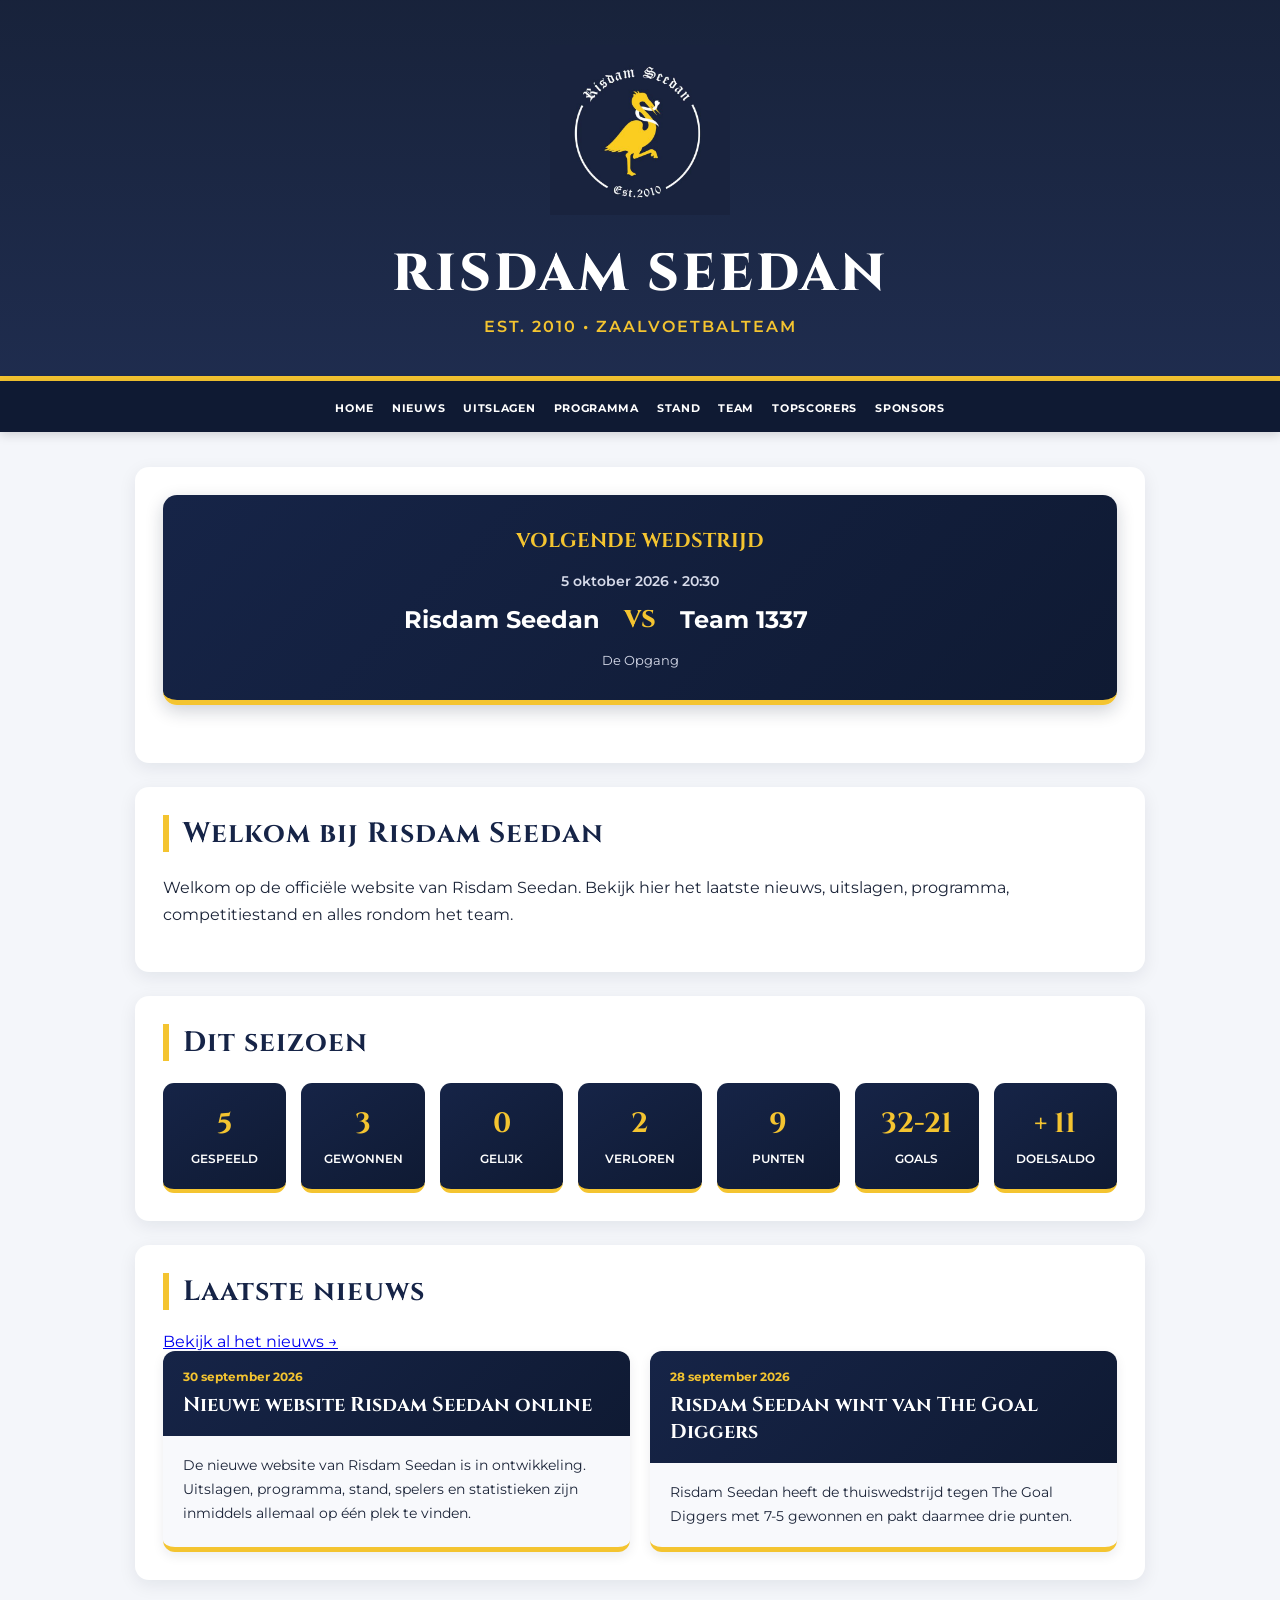
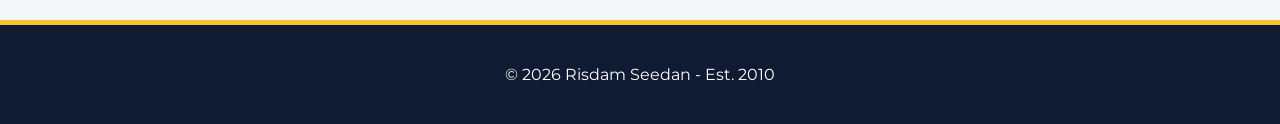
==== index.html @ 879c0b9a "Eerste versie Risdam Seedan website" ====
<!DOCTYPE html>
<html lang="nl">

<head>
    <meta charset="UTF-8">
    <meta name="viewport" content="width=device-width, initial-scale=1.0">

    <title>Risdam Seedan</title>

    <link rel="stylesheet" href="style.css">
</head>

<body>

    <header class="hero">

        <img src="logo.png" alt="Risdam Seedan logo" class="logo">

        <h1>Risdam Seedan</h1>

        <p>Est. 2010 • Zaalvoetbalteam</p>

    </header>


    <nav>

        <a class="actief" href="index.html">Home</a>
        <a href="nieuws.html">Nieuws</a>
        <a href="uitslagen.html">Uitslagen</a>
        <a href="programma.html">Programma</a>
        <a href="stand.html">Stand</a>
        <a href="team.html">Team</a>
        <a href="topscorers.html">Topscorers</a>
        <a href="sponsors.html">Sponsors</a>

    </nav>


    <main>

        <section class="home-wedstrijd">

            <div class="volgende-wedstrijd-kaart">

                <div class="volgende-label">
                    Volgende wedstrijd
                </div>

                <div id="volgende-wedstrijd"></div>

            </div>

        </section>


        <section>

            <h2>Welkom bij Risdam Seedan</h2>

            <p>
                Welkom op de officiële website van Risdam Seedan.
                Bekijk hier het laatste nieuws, uitslagen,
                programma, competitiestand en alles rondom het team.
            </p>

        </section>


        <section>

            <h2>Dit seizoen</h2>

            <div id="statistieken" class="statistieken"></div>

        </section>


        <section>

            <div class="sectie-kop">

                <div>
                    <h2>Laatste nieuws</h2>
                </div>

                <a class="meer-link" href="nieuws.html">
                    Bekijk al het nieuws →
                </a>

            </div>

            <div id="home-nieuws" class="nieuws-grid"></div>

        </section>

    </main>


    <footer>

        <p>© 2026 Risdam Seedan - Est. 2010</p>

    </footer>


    <script src="script.js"></script>

</body>

</html>
---- style.css ----
@import url('https://fonts.googleapis.com/css2?family=Cinzel:wght@600;700;800&family=Montserrat:wght@400;500;600;700&display=swap');

:root {
    --navy: #162447;
    --navy-dark: #0f1a33;
    --yellow: #f4c430;
    --white: #ffffff;
    --light: #f4f6fa;
    --text: #1b2438;
    --muted: #72798a;
}

* {
    box-sizing: border-box;
}

html {
    scroll-behavior: smooth;
}

body {
    margin: 0;
    font-family: "Montserrat", Arial, sans-serif;
    background-color: var(--light);
    color: var(--text);
}


/* HEADER */

.hero {
    background: linear-gradient(
        rgba(15, 26, 51, 0.96),
        rgba(22, 36, 71, 0.96)
    );

    color: white;
    text-align: center;
    padding: 45px 20px 40px;
    border-bottom: 5px solid var(--yellow);
}

.logo {
    width: 180px;
    max-width: 75%;
    margin-bottom: 15px;
}

.hero h1 {
    margin: 5px 0 8px;
    font-family: "Cinzel", serif;
    font-size: 52px;
    font-weight: 800;
    letter-spacing: 3px;
    text-transform: uppercase;
}

.hero p {
    margin: 0;
    color: var(--yellow);
    font-size: 16px;
    font-weight: 600;
    letter-spacing: 2px;
    text-transform: uppercase;
}


/* NAV */

nav {
    position: sticky;
    top: 0;
    z-index: 1000;

    background-color: var(--navy-dark);

    text-align: center;

    padding: 16px 10px;

    box-shadow: 0 3px 10px rgba(0, 0, 0, 0.15);
}

nav a {
    color: white;

    text-decoration: none;

    margin: 0 7px;

    font-size: 11px;
    font-weight: 700;

    text-transform: uppercase;
    letter-spacing: 0.7px;
}

nav a:hover {
    color: var(--yellow);
}


/* PAGINA */

main {
    max-width: 1050px;

    margin: 35px auto;

    padding: 0 20px;
}

section {
    background-color: white;

    padding: 28px;

    margin-bottom: 24px;

    border-radius: 14px;

    box-shadow: 0 5px 18px rgba(15, 26, 51, 0.08);
}

section h2 {
    margin-top: 0;
    margin-bottom: 22px;

    color: var(--navy);

    font-family: "Cinzel", serif;

    font-size: 28px;
    font-weight: 700;

    letter-spacing: 1px;

    border-left: 6px solid var(--yellow);

    padding-left: 14px;
}

section p {
    line-height: 1.7;
}

.sectie-intro {
    color: var(--muted);

    margin-top: -8px;
    margin-bottom: 26px;
}


/* VOLGENDE WEDSTRIJD */

.volgende-wedstrijd-kaart {
    background: linear-gradient(
        135deg,
        var(--navy),
        var(--navy-dark)
    );

    color: white;

    border-radius: 14px;

    padding: 32px 28px;

    margin-bottom: 30px;

    border-bottom: 5px solid var(--yellow);

    text-align: center;

    box-shadow: 0 6px 18px rgba(15, 26, 51, 0.20);
}

.volgende-label {
    color: var(--yellow);

    font-family: "Cinzel", serif;

    font-size: 20px;
    font-weight: 700;

    text-transform: uppercase;

    margin-bottom: 18px;
}

.volgende-datum {
    color: #d7dbea;

    font-size: 14px;
    font-weight: 600;

    margin-bottom: 14px;
}

.volgende-teams {
    display: grid;

    grid-template-columns: 1fr auto 1fr;

    gap: 24px;

    align-items: center;

    font-size: 24px;
    font-weight: 700;
}

.volgende-teams span:first-child {
    text-align: right;
}

.volgende-teams span:last-child {
    text-align: left;
}

.volgende-vs {
    color: var(--yellow);

    font-family: "Cinzel", serif;

    font-weight: 800;
}

.volgende-locatie {
    margin-top: 16px;

    color: #d7dbea;

    font-size: 13px;
}


/* NIEUWS */

.nieuws-grid {
    display: grid;

    grid-template-columns: repeat(2, 1fr);

    gap: 20px;
}

.nieuws-kaart {
    background-color: #f8f9fc;

    border-radius: 12px;

    overflow: hidden;

    border-bottom: 5px solid var(--yellow);

    box-shadow: 0 4px 12px rgba(15, 26, 51, 0.08);
}

.nieuws-header {
    background: linear-gradient(
        135deg,
        var(--navy),
        var(--navy-dark)
    );

    padding: 18px 20px;
}

.nieuws-datum {
    color: var(--yellow);

    font-size: 12px;
    font-weight: 700;

    margin-bottom: 7px;
}

.nieuws-titel {
    margin: 0;

    color: white;

    font-family: "Cinzel", serif;

    font-size: 20px;
}

.nieuws-inhoud {
    padding: 18px 20px;
}

.nieuws-inhoud p {
    margin: 0;

    font-size: 14px;
}


/* WEDSTRIJDEN */

.wedstrijd {
    background-color: #f8f9fc;

    border-left: 5px solid var(--yellow);

    border-radius: 10px;

    padding: 18px;

    margin-bottom: 14px;
}

.wedstrijd-datum {
    color: var(--muted);

    font-size: 13px;
    font-weight: 600;

    margin-bottom: 12px;

    text-align: center;
}

.wedstrijd-teams {
    display: grid;

    grid-template-columns: 1fr auto 1fr;

    gap: 20px;

    align-items: center;

    font-size: 17px;
    font-weight: 600;
}

.wedstrijd-teams span:first-child {
    text-align: right;
}

.wedstrijd-teams span:last-child {
    text-align: left;
}

.wedstrijd-teams strong {
    background-color: var(--navy);

    color: var(--yellow);

    padding: 8px 13px;

    border-radius: 7px;

    font-size: 18px;
}

.wedstrijd-locatie {
    color: var(--muted);

    text-align: center;

    margin-top: 10px;

    font-size: 13px;
}


/* ALLE UITSLAGEN */

.speelronde {
    margin-bottom: 34px;
}

.speelronde-titel {
    font-family: "Cinzel", serif;

    color: var(--navy);

    font-size: 19px;
    font-weight: 700;

    padding-bottom: 9px;

    margin-bottom: 12px;

    border-bottom: 2px solid var(--yellow);
}

.competitie-wedstrijd {
    display: grid;

    grid-template-columns: 1fr 65px 1fr;

    gap: 18px;

    align-items: center;

    padding: 12px 16px;

    margin-bottom: 7px;

    background-color: #f8f9fc;

    border-radius: 8px;

    font-size: 14px;
}

.competitie-wedstrijd .thuisteam {
    text-align: right;
}

.competitie-wedstrijd .uitteam {
    text-align: left;
}

.competitie-score {
    background-color: var(--navy);

    color: var(--yellow);

    font-weight: 800;

    text-align: center;

    padding: 7px 8px;

    border-radius: 6px;
}

.risdam-wedstrijd {
    background-color: #fff7d6;

    border-left: 4px solid var(--yellow);
}


/* SEIZOENSTATISTIEKEN */

.statistieken {
    display: grid;

    grid-template-columns:
        repeat(auto-fit, minmax(120px, 1fr));

    gap: 15px;
}

.stat-box {
    background: linear-gradient(
        145deg,
        var(--navy),
        var(--navy-dark)
    );

    color: white;

    padding: 22px 10px;

    border-radius: 11px;

    text-align: center;

    border-bottom: 4px solid var(--yellow);
}

.stat-box strong {
    display: block;

    color: var(--yellow);

    font-family: "Cinzel", serif;

    font-size: 28px;

    margin-bottom: 6px;
}

.stat-box span {
    font-size: 12px;

    font-weight: 600;

    text-transform: uppercase;
}


/* STAND */

.stand-wrapper {
    width: 100%;

    overflow-x: auto;
}

.stand-tabel {
    width: 100%;

    border-collapse: collapse;

    font-size: 14px;
}

.stand-tabel th {
    background-color: var(--navy);

    color: var(--yellow);

    padding: 12px 8px;

    text-align: center;
}

.stand-tabel td {
    padding: 11px 8px;

    border-bottom: 1px solid #e6e8ee;

    text-align: center;
}

.stand-tabel .teamnaam {
    text-align: left;

    font-weight: 600;
}

.risdam-rij {
    background-color: #fff7d6;
}

.risdam-rij td {
    font-weight: 700;
}


/* SPELERS */

.spelers-grid {
    display: grid;

    grid-template-columns:
        repeat(auto-fit, minmax(220px, 1fr));

    gap: 22px;
}

.speler-kaart {
    overflow: hidden;

    background-color: #f8f9fc;

    border-radius: 14px;

    border-bottom: 5px solid var(--yellow);

    box-shadow: 0 5px 14px rgba(15, 26, 51, 0.10);
}

.speler-foto {
    height: 240px;

    background: linear-gradient(
        145deg,
        var(--navy),
        var(--navy-dark)
    );

    display: flex;

    align-items: center;
    justify-content: center;

    overflow: hidden;
}

.speler-foto img {
    width: 100%;
    height: 100%;

    object-fit: cover;
}

.speler-placeholder {
    width: 95px;
    height: 95px;

    border-radius: 50%;

    display: flex;

    align-items: center;
    justify-content: center;

    border: 3px solid var(--yellow);

    color: var(--yellow);

    font-family: "Cinzel", serif;

    font-size: 34px;
    font-weight: 800;
}

.speler-info {
    padding: 20px;

    text-align: center;
}

.speler-naam {
    margin: 0 0 16px;

    font-family: "Cinzel", serif;

    color: var(--navy);

    font-size: 22px;
}

.speler-stats {
    display: grid;

    grid-template-columns: 1fr 1fr;

    gap: 10px;
}

.speler-stat {
    background-color: white;

    border-radius: 8px;

    padding: 11px 6px;
}

.speler-stat strong {
    display: block;

    color: var(--navy);

    font-size: 20px;
}

.speler-stat span {
    color: var(--muted);

    font-size: 10px;
    font-weight: 700;

    text-transform: uppercase;
}


/* TOPSCORERS */

.ranking-grid {
    display: grid;

    grid-template-columns: repeat(2, 1fr);

    gap: 22px;
}

.ranking-kaart {
    background-color: #f8f9fc;

    border-radius: 14px;

    padding: 20px;

    border-top: 5px solid var(--yellow);
}

.ranking-kaart h3 {
    margin-top: 0;

    color: var(--navy);

    font-family: "Cinzel", serif;

    font-size: 20px;
}

.ranking-rij {
    display: grid;

    grid-template-columns: 38px 1fr auto;

    gap: 10px;

    align-items: center;

    padding: 11px 8px;

    border-bottom: 1px solid #e4e6ec;
}

.ranking-positie {
    width: 30px;
    height: 30px;

    border-radius: 50%;

    background-color: var(--navy);

    color: var(--yellow);

    display: flex;

    align-items: center;
    justify-content: center;

    font-weight: 800;
}

.ranking-naam {
    color: var(--navy);

    font-weight: 700;
}

.ranking-aantal {
    color: var(--navy);

    font-size: 20px;
    font-weight: 800;
}


/* SPONSORS */

.sponsors-grid {
    display: grid;

    grid-template-columns: repeat(2, 1fr);

    gap: 24px;
}

.sponsor-kaart {
    overflow: hidden;

    background-color: #f8f9fc;

    border-radius: 14px;

    border-bottom: 5px solid var(--yellow);

    box-shadow: 0 5px 16px rgba(15, 26, 51, 0.10);

    transition:
        transform 0.2s ease,
        box-shadow 0.2s ease;
}

.sponsor-kaart:hover {
    transform: translateY(-5px);

    box-shadow:
        0 9px 22px rgba(15, 26, 51, 0.16);
}

.sponsor-logo-vak {
    height: 230px;

    background-color: white;

    display: flex;

    align-items: center;
    justify-content: center;

    padding: 28px;
}

.sponsor-logo {
    display: block;

    max-width: 100%;
    max-height: 175px;

    object-fit: contain;
}

.sponsor-info {
    background: linear-gradient(
        135deg,
        var(--navy),
        var(--navy-dark)
    );

    padding: 20px;

    text-align: center;
}

.sponsor-naam {
    margin: 0 0 14px;

    color: white;

    font-family: "Cinzel", serif;

    font-size: 21px;
}

.sponsor-link {
    display: inline-block;

    background-color: var(--yellow);

    color: var(--navy-dark);

    padding: 10px 16px;

    border-radius: 7px;

    text-decoration: none;

    font-size: 12px;
    font-weight: 800;

    text-transform: uppercase;
}

.sponsor-link:hover {
    background-color: #ffd84d;
}


/* FOOTER */

footer {
    background-color: var(--navy-dark);

    color: white;

    text-align: center;

    padding: 24px 20px;

    margin-top: 40px;

    border-top: 5px solid var(--yellow);
}


/* MOBIEL */

@media (max-width: 700px) {

    .hero h1 {
        font-size: 34px;
    }

    nav a {
        display: inline-block;

        margin: 5px 6px;

        font-size: 10px;
    }

    main {
        padding: 0 12px;
    }

    section {
        padding: 20px;
    }

    .volgende-teams {
        gap: 7px;

        font-size: 13px;
    }

    .nieuws-grid {
        grid-template-columns: 1fr;
    }

    .wedstrijd-teams {
        gap: 7px;

        font-size: 12px;
    }

    .competitie-wedstrijd {
        grid-template-columns: 1fr 50px 1fr;

        gap: 7px;

        font-size: 11px;
    }

    .stand-tabel {
        min-width: 700px;
    }

    .spelers-grid {
        grid-template-columns: 1fr;
    }

    .ranking-grid {
        grid-template-columns: 1fr;
    }

    .sponsors-grid {
        grid-template-columns: 1fr;
    }
}
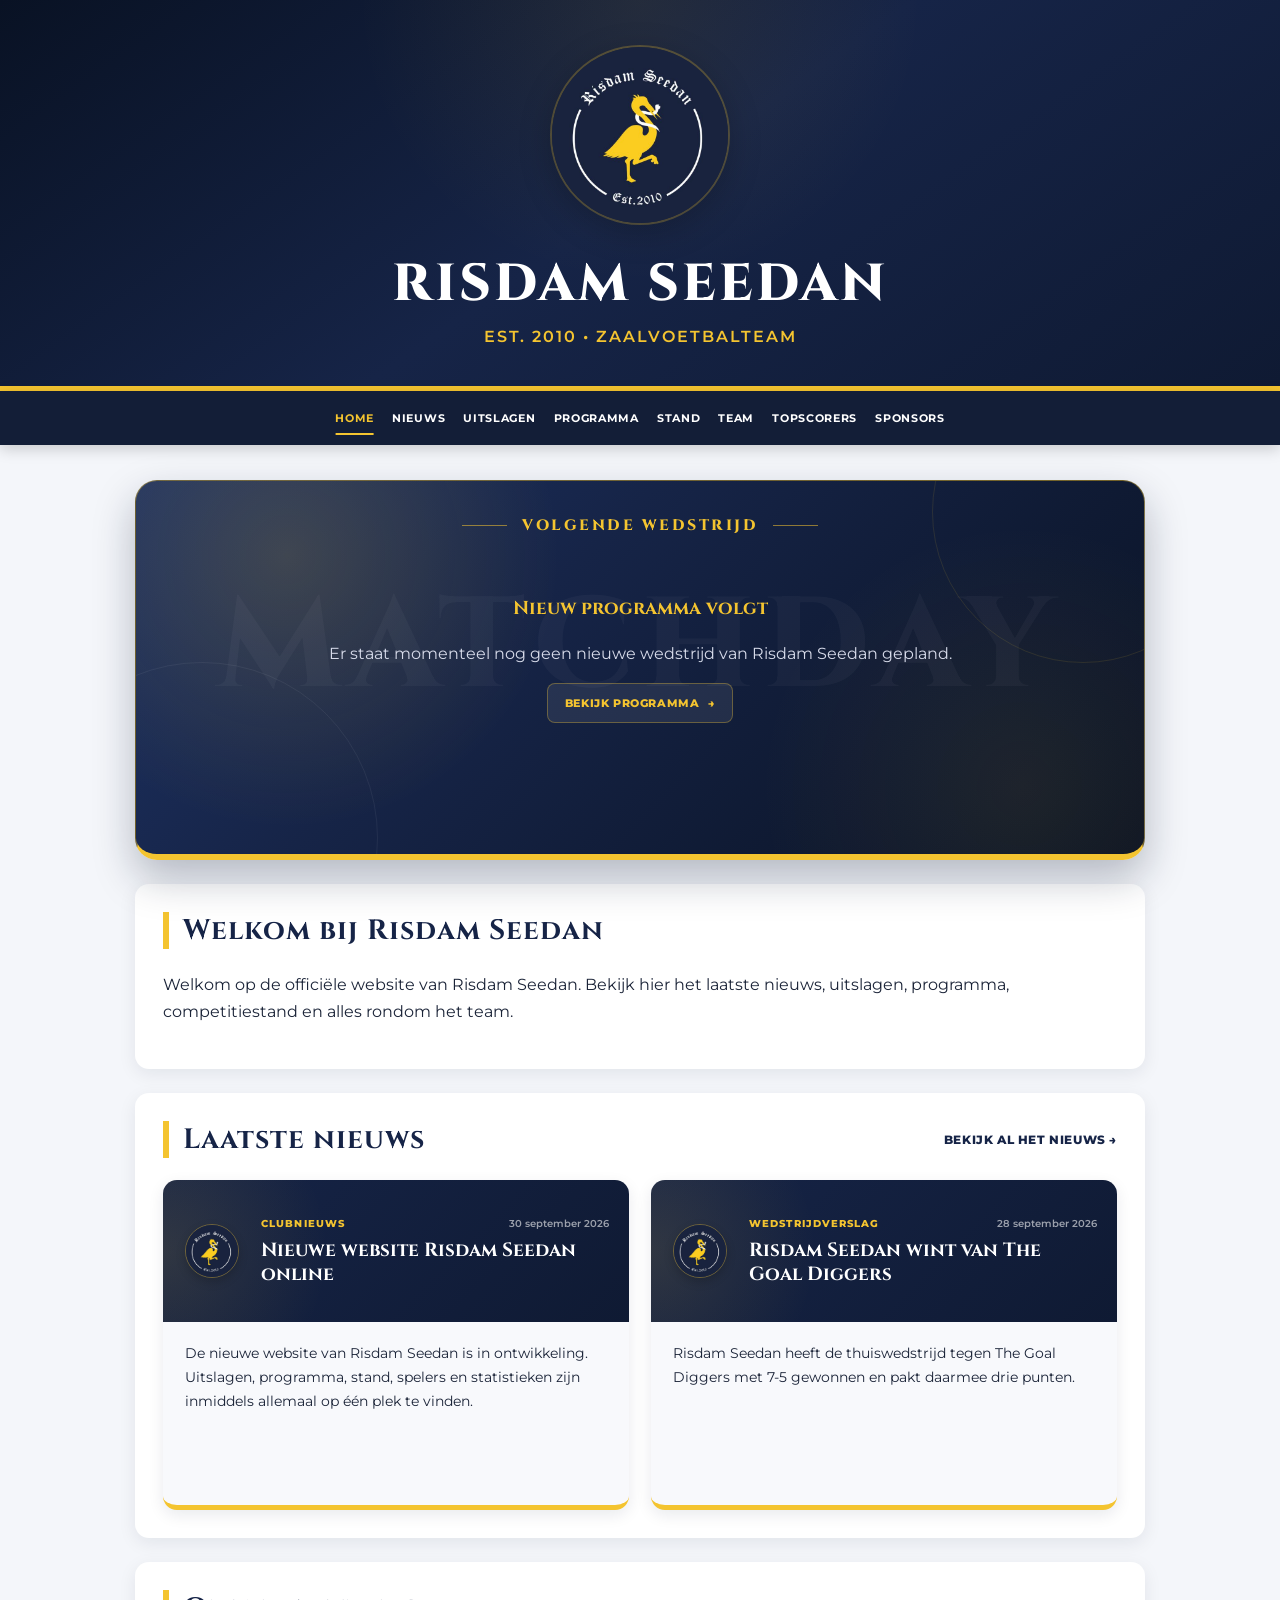
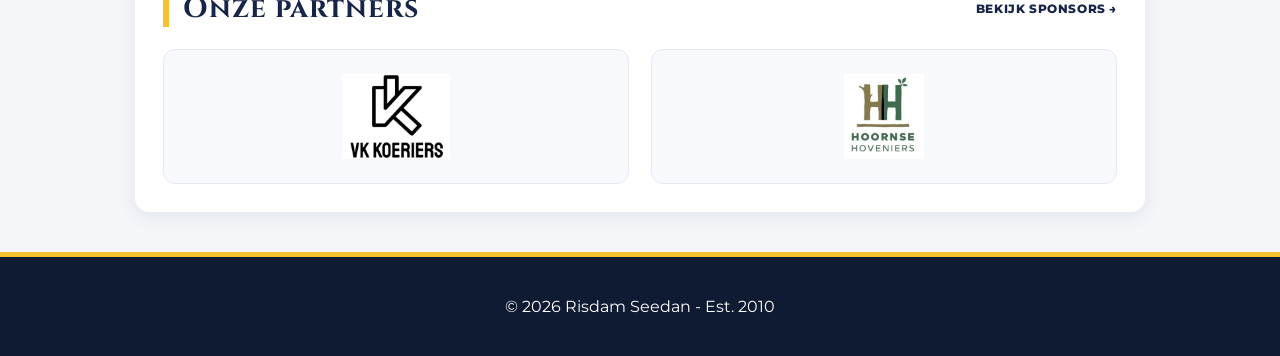
==== commit e33a3647: "Website voor data-refactor" ====
--- a/index.html
+++ b/index.html
@@ -43,8 +43,12 @@
 
             <div class="volgende-wedstrijd-kaart">
 
+                <div class="matchday-watermark">
+                    MATCHDAY
+                </div>
+
                 <div class="volgende-label">
-                    Volgende wedstrijd
+                    <span>Volgende wedstrijd</span>
                 </div>
 
                 <div id="volgende-wedstrijd"></div>
@@ -69,20 +73,9 @@
 
         <section>
 
-            <h2>Dit seizoen</h2>
-
-            <div id="statistieken" class="statistieken"></div>
-
-        </section>
-
-
-        <section>
-
             <div class="sectie-kop">
 
-                <div>
-                    <h2>Laatste nieuws</h2>
-                </div>
+                <h2>Laatste nieuws</h2>
 
                 <a class="meer-link" href="nieuws.html">
                     Bekijk al het nieuws →
@@ -91,6 +84,23 @@
             </div>
 
             <div id="home-nieuws" class="nieuws-grid"></div>
+
+        </section>
+
+
+        <section class="partners-sectie">
+
+            <div class="sectie-kop">
+
+                <h2>Onze partners</h2>
+
+                <a class="meer-link" href="sponsors.html">
+                    Bekijk sponsors →
+                </a>
+
+            </div>
+
+            <div id="home-sponsors" class="home-sponsors"></div>
 
         </section>
 
--- a/style.css
+++ b/style.css
@@ -1,106 +1,233 @@
-@import url('https://fonts.googleapis.com/css2?family=Cinzel:wght@600;700;800&family=Montserrat:wght@400;500;600;700&display=swap');
+@import url('https://fonts.googleapis.com/css2?family=Cinzel:wght@600;700;800&family=Montserrat:wght@400;500;600;700;800&display=swap');
+
 
 :root {
     --navy: #162447;
     --navy-dark: #0f1a33;
+    --navy-deep: #091224;
     --yellow: #f4c430;
+    --yellow-light: #ffe26b;
     --white: #ffffff;
     --light: #f4f6fa;
     --text: #1b2438;
     --muted: #72798a;
 }
 
+
 * {
     box-sizing: border-box;
 }
 
+
 html {
     scroll-behavior: smooth;
 }
 
+
 body {
     margin: 0;
+
     font-family: "Montserrat", Arial, sans-serif;
-    background-color: var(--light);
+
+    background:
+        linear-gradient(
+            180deg,
+            #eef1f7 0%,
+            var(--light) 350px
+        );
+
     color: var(--text);
 }
 
 
-/* HEADER */
+/* ==========================================
+   HEADER
+========================================== */
 
 .hero {
-    background: linear-gradient(
-        rgba(15, 26, 51, 0.96),
-        rgba(22, 36, 71, 0.96)
-    );
+    background:
+        radial-gradient(
+            circle at 50% 0%,
+            rgba(244, 196, 48, 0.08),
+            transparent 38%
+        ),
+        linear-gradient(
+            145deg,
+            var(--navy-deep),
+            var(--navy),
+            var(--navy-dark)
+        );
 
     color: white;
+
     text-align: center;
+
     padding: 45px 20px 40px;
+
     border-bottom: 5px solid var(--yellow);
 }
+
 
 .logo {
     width: 180px;
+    height: 180px;
+
     max-width: 75%;
+
     margin-bottom: 15px;
-}
+
+    object-fit: cover;
+
+    border-radius: 50%;
+
+    border:
+        2px solid rgba(244, 196, 48, 0.25);
+
+    filter:
+        drop-shadow(
+            0 8px 16px rgba(0, 0, 0, 0.22)
+        );
+}
+
 
 .hero h1 {
     margin: 5px 0 8px;
+
     font-family: "Cinzel", serif;
+
     font-size: 52px;
     font-weight: 800;
+
     letter-spacing: 3px;
+
     text-transform: uppercase;
 }
+
 
 .hero p {
     margin: 0;
+
     color: var(--yellow);
+
     font-size: 16px;
     font-weight: 600;
+
     letter-spacing: 2px;
+
     text-transform: uppercase;
 }
 
 
-/* NAV */
+.hero-klein {
+    padding: 27px 20px 24px;
+}
+
+
+.logo-klein {
+    width: 100px;
+    height: 100px;
+
+    margin-bottom: 7px;
+}
+
+
+.hero-klein h1 {
+    font-size: 38px;
+
+    margin-top: 2px;
+}
+
+
+.hero-klein p {
+    font-size: 13px;
+}
+
+
+/* ==========================================
+   NAVIGATIE
+========================================== */
 
 nav {
     position: sticky;
+
     top: 0;
+
     z-index: 1000;
 
-    background-color: var(--navy-dark);
+    background-color: rgba(15, 26, 51, 0.98);
 
     text-align: center;
 
     padding: 16px 10px;
 
-    box-shadow: 0 3px 10px rgba(0, 0, 0, 0.15);
-}
+    box-shadow:
+        0 4px 14px rgba(0, 0, 0, 0.18);
+
+    backdrop-filter: blur(8px);
+}
+
 
 nav a {
+    position: relative;
+
+    display: inline-block;
+
     color: white;
 
     text-decoration: none;
 
     margin: 0 7px;
+
+    padding: 4px 0;
 
     font-size: 11px;
     font-weight: 700;
 
     text-transform: uppercase;
+
     letter-spacing: 0.7px;
-}
-
-nav a:hover {
+
+    transition:
+        color 0.2s ease;
+}
+
+
+nav a::after {
+    content: "";
+
+    position: absolute;
+
+    left: 50%;
+
+    bottom: -6px;
+
+    width: 0;
+    height: 2px;
+
+    background-color: var(--yellow);
+
+    transform: translateX(-50%);
+
+    transition:
+        width 0.2s ease;
+}
+
+
+nav a:hover,
+nav a.actief {
     color: var(--yellow);
 }
 
 
-/* PAGINA */
+nav a:hover::after,
+nav a.actief::after {
+    width: 100%;
+}
+
+
+/* ==========================================
+   PAGINA
+========================================== */
 
 main {
     max-width: 1050px;
@@ -110,6 +237,7 @@
     padding: 0 20px;
 }
 
+
 section {
     background-color: white;
 
@@ -119,11 +247,14 @@
 
     border-radius: 14px;
 
-    box-shadow: 0 5px 18px rgba(15, 26, 51, 0.08);
-}
+    box-shadow:
+        0 5px 18px rgba(15, 26, 51, 0.08);
+}
+
 
 section h2 {
     margin-top: 0;
+
     margin-bottom: 22px;
 
     color: var(--navy);
@@ -140,210 +271,1022 @@
     padding-left: 14px;
 }
 
+
 section p {
     line-height: 1.7;
 }
 
+
 .sectie-intro {
     color: var(--muted);
 
     margin-top: -8px;
+
+    margin-bottom: 10px;
+}
+
+
+.competitie-naam {
     margin-bottom: 26px;
-}
-
-
-/* VOLGENDE WEDSTRIJD */
+
+    color: var(--muted);
+
+    font-size: 13px;
+
+    font-weight: 500;
+
+    line-height: 1.4;
+}
+
+
+.sectie-kop {
+    display: flex;
+
+    align-items: center;
+
+    justify-content: space-between;
+
+    gap: 20px;
+
+    margin-bottom: 22px;
+}
+
+
+.sectie-kop h2 {
+    margin-bottom: 0;
+}
+
+
+.meer-link {
+    color: var(--navy);
+
+    text-decoration: none;
+
+    font-size: 12px;
+
+    font-weight: 800;
+
+    text-transform: uppercase;
+
+    letter-spacing: 0.6px;
+}
+
+
+.meer-link:hover {
+    color: #9f7900;
+}
+
+
+/* ==========================================
+   MATCHDAY
+========================================== */
+
+.home-wedstrijd {
+    padding: 0;
+
+    background: transparent;
+
+    box-shadow: none;
+
+    overflow: visible;
+}
+
 
 .volgende-wedstrijd-kaart {
-    background: linear-gradient(
-        135deg,
-        var(--navy),
-        var(--navy-dark)
-    );
+    position: relative;
+
+    overflow: hidden;
+
+    min-height: 380px;
+
+    padding: 34px 38px;
+
+    border-radius: 22px;
 
     color: white;
 
-    border-radius: 14px;
-
-    padding: 32px 28px;
-
-    margin-bottom: 30px;
-
-    border-bottom: 5px solid var(--yellow);
+    background:
+        radial-gradient(
+            circle at 15% 20%,
+            rgba(244, 196, 48, 0.17),
+            transparent 30%
+        ),
+        radial-gradient(
+            circle at 88% 82%,
+            rgba(244, 196, 48, 0.08),
+            transparent 28%
+        ),
+        linear-gradient(
+            135deg,
+            #1d3264 0%,
+            var(--navy) 38%,
+            var(--navy-dark) 72%,
+            var(--navy-deep) 100%
+        );
+
+    border:
+        1px solid rgba(244, 196, 48, 0.42);
+
+    border-bottom:
+        6px solid var(--yellow);
+
+    box-shadow:
+        0 18px 42px rgba(15, 26, 51, 0.28);
+
+    transition:
+        transform 0.25s ease,
+        box-shadow 0.25s ease;
+
+    animation:
+        matchdayBinnen 0.6s ease-out both;
+}
+
+
+.volgende-wedstrijd-kaart:hover {
+    transform: translateY(-4px);
+
+    box-shadow:
+        0 24px 50px rgba(15, 26, 51, 0.34);
+}
+
+
+.volgende-wedstrijd-kaart::before {
+    content: "";
+
+    position: absolute;
+
+    top: -120px;
+    right: -90px;
+
+    width: 300px;
+    height: 300px;
+
+    border:
+        1px solid rgba(244, 196, 48, 0.11);
+
+    border-radius: 50%;
+}
+
+
+.volgende-wedstrijd-kaart::after {
+    content: "";
+
+    position: absolute;
+
+    left: -110px;
+    bottom: -160px;
+
+    width: 350px;
+    height: 350px;
+
+    border:
+        1px solid rgba(255, 255, 255, 0.06);
+
+    border-radius: 50%;
+}
+
+
+.matchday-watermark {
+    position: absolute;
+
+    top: 80px;
+
+    left: 50%;
+
+    transform: translateX(-50%);
+
+    font-family: "Cinzel", serif;
+
+    font-size: clamp(60px, 11vw, 128px);
+
+    font-weight: 800;
+
+    letter-spacing: 9px;
+
+    color: rgba(255, 255, 255, 0.035);
+
+    white-space: nowrap;
+
+    pointer-events: none;
+
+    user-select: none;
+}
+
+
+.volgende-label {
+    position: relative;
+
+    z-index: 3;
+
+    display: flex;
+
+    align-items: center;
+
+    justify-content: center;
+
+    gap: 15px;
+
+    margin-bottom: 25px;
+
+    color: var(--yellow);
+
+    font-family: "Cinzel", serif;
+
+    font-size: 15px;
+
+    font-weight: 800;
+
+    letter-spacing: 2.5px;
+
+    text-transform: uppercase;
+}
+
+
+.volgende-label::before,
+.volgende-label::after {
+    content: "";
+
+    width: 45px;
+    height: 1px;
+
+    background:
+        rgba(244, 196, 48, 0.55);
+}
+
+
+.matchday-inhoud {
+    position: relative;
+
+    z-index: 2;
+}
+
+
+.matchday-achtergrond-logo {
+    position: absolute;
+
+    z-index: -1;
+
+    left: 50%;
+    top: 46%;
+
+    width: 240px;
+    height: 240px;
+
+    max-width: 45%;
+
+    transform:
+        translate(-50%, -50%);
+
+    object-fit: cover;
+
+    border-radius: 50%;
+
+    opacity: 0.045;
+
+    filter: grayscale(1);
+
+    pointer-events: none;
+}
+
+
+.matchday-meta {
+    display: flex;
+
+    justify-content: center;
+
+    align-items: center;
+
+    gap: 10px;
+
+    flex-wrap: wrap;
+
+    margin-bottom: 35px;
+}
+
+
+.matchday-datum,
+.matchday-tijd {
+    display: inline-flex;
+
+    align-items: center;
+
+    justify-content: center;
+
+    min-height: 38px;
+
+    border-radius: 999px;
+
+    font-size: 12px;
+
+    font-weight: 800;
+
+    letter-spacing: 1px;
+
+    text-transform: uppercase;
+}
+
+
+.matchday-datum {
+    padding: 0 18px;
+
+    background:
+        rgba(255, 255, 255, 0.08);
+
+    border:
+        1px solid rgba(255, 255, 255, 0.16);
+
+    color: #f6f7fb;
+}
+
+
+.matchday-tijd {
+    min-width: 83px;
+
+    padding: 0 17px;
+
+    background-color: var(--yellow);
+
+    color: var(--navy-dark);
+
+    box-shadow:
+        0 5px 15px rgba(244, 196, 48, 0.18);
+}
+
+
+.matchday-teams {
+    display: grid;
+
+    grid-template-columns:
+        minmax(0, 1fr)
+        88px
+        minmax(0, 1fr);
+
+    align-items: center;
+
+    gap: 20px;
+
+    max-width: 900px;
+
+    margin: 0 auto;
+}
+
+
+.matchday-team {
+    min-width: 0;
+}
+
+
+.matchday-team:first-child {
+    text-align: right;
+}
+
+
+.matchday-team:last-child {
+    text-align: left;
+}
+
+
+.matchday-rol {
+    display: block;
+
+    margin-bottom: 8px;
+
+    color:
+        rgba(255, 255, 255, 0.52);
+
+    font-size: 10px;
+
+    font-weight: 800;
+
+    letter-spacing: 2.5px;
+
+    text-transform: uppercase;
+}
+
+
+.matchday-team strong {
+    display: block;
+
+    color: white;
+
+    font-family: "Cinzel", serif;
+
+    font-size:
+        clamp(25px, 3.1vw, 42px);
+
+    font-weight: 800;
+
+    line-height: 1.08;
+
+    text-transform: uppercase;
+
+    text-wrap: balance;
+}
+
+
+.matchday-team strong.risdam-team {
+    color: var(--yellow);
+}
+
+
+.matchday-vs {
+    display: flex;
+
+    align-items: center;
+
+    justify-content: center;
+}
+
+
+.matchday-vs span {
+    display: flex;
+
+    align-items: center;
+
+    justify-content: center;
+
+    width: 66px;
+    height: 66px;
+
+    border-radius: 50%;
+
+    color: var(--navy-dark);
+
+    background:
+        linear-gradient(
+            145deg,
+            var(--yellow-light),
+            var(--yellow)
+        );
+
+    font-family: "Cinzel", serif;
+
+    font-size: 19px;
+
+    font-weight: 800;
+
+    box-shadow:
+        0 9px 22px rgba(244, 196, 48, 0.22);
+}
+
+
+.matchday-footer {
+    display: flex;
+
+    align-items: center;
+
+    justify-content: space-between;
+
+    gap: 20px;
+
+    margin-top: 38px;
+
+    padding-top: 22px;
+
+    border-top:
+        1px solid rgba(255, 255, 255, 0.11);
+}
+
+
+.matchday-footer-info {
+    display: flex;
+
+    align-items: flex-start;
+
+    gap: 34px;
+
+    flex-wrap: wrap;
+}
+
+
+.matchday-info-item span {
+    display: block;
+
+    margin-bottom: 4px;
+
+    color:
+        rgba(255, 255, 255, 0.47);
+
+    font-size: 9px;
+
+    font-weight: 800;
+
+    letter-spacing: 2px;
+}
+
+
+.matchday-info-item strong,
+.matchday-locatie-link {
+    color: white;
+
+    font-family: "Montserrat", Arial, sans-serif;
+
+    font-size: 14px;
+
+    font-weight: 700;
+}
+
+
+.matchday-locatie-link {
+    display: inline-block;
+
+    text-decoration: none;
+
+    padding-bottom: 2px;
+
+    border-bottom:
+        1px solid rgba(244, 196, 48, 0.45);
+
+    transition:
+        color 0.2s ease,
+        border-color 0.2s ease,
+        transform 0.2s ease;
+}
+
+
+.matchday-locatie-link:hover {
+    color: var(--yellow);
+
+    border-color: var(--yellow);
+
+    transform: translateX(2px);
+}
+
+
+.matchday-knop {
+    display: inline-flex;
+
+    align-items: center;
+
+    gap: 8px;
+
+    padding: 12px 17px;
+
+    border-radius: 8px;
+
+    background-color:
+        rgba(255, 255, 255, 0.08);
+
+    border:
+        1px solid rgba(244, 196, 48, 0.33);
+
+    color: var(--yellow);
+
+    text-decoration: none;
+
+    font-size: 11px;
+
+    font-weight: 800;
+
+    letter-spacing: 0.6px;
+
+    text-transform: uppercase;
+
+    transition:
+        background-color 0.2s ease,
+        transform 0.2s ease;
+}
+
+
+.matchday-knop:hover {
+    background-color:
+        rgba(244, 196, 48, 0.12);
+
+    transform: translateX(2px);
+}
+
+
+.geen-wedstrijd {
+    position: relative;
+
+    z-index: 3;
 
     text-align: center;
 
-    box-shadow: 0 6px 18px rgba(15, 26, 51, 0.20);
-}
-
-.volgende-label {
+    padding: 35px 15px;
+}
+
+
+.geen-wedstrijd h3 {
+    margin-top: 0;
+
     color: var(--yellow);
 
     font-family: "Cinzel", serif;
-
-    font-size: 20px;
-    font-weight: 700;
-
-    text-transform: uppercase;
-
-    margin-bottom: 18px;
-}
-
-.volgende-datum {
+}
+
+
+.geen-wedstrijd p {
     color: #d7dbea;
-
-    font-size: 14px;
-    font-weight: 600;
-
-    margin-bottom: 14px;
-}
-
-.volgende-teams {
-    display: grid;
-
-    grid-template-columns: 1fr auto 1fr;
-
-    gap: 24px;
-
-    align-items: center;
-
-    font-size: 24px;
-    font-weight: 700;
-}
-
-.volgende-teams span:first-child {
-    text-align: right;
-}
-
-.volgende-teams span:last-child {
-    text-align: left;
-}
-
-.volgende-vs {
-    color: var(--yellow);
-
-    font-family: "Cinzel", serif;
-
-    font-weight: 800;
-}
-
-.volgende-locatie {
-    margin-top: 16px;
-
-    color: #d7dbea;
-
-    font-size: 13px;
-}
-
-
-/* NIEUWS */
+}
+
+
+/* ==========================================
+   NIEUWSKAARTEN
+========================================== */
 
 .nieuws-grid {
     display: grid;
 
-    grid-template-columns: repeat(2, 1fr);
-
-    gap: 20px;
-}
+    grid-template-columns:
+        repeat(2, minmax(0, 1fr));
+
+    align-items: stretch;
+
+    gap: 22px;
+}
+
 
 .nieuws-kaart {
+    display: flex;
+
+    flex-direction: column;
+
+    height: 100%;
+
+    min-width: 0;
+
+    overflow: hidden;
+
     background-color: #f8f9fc;
 
-    border-radius: 12px;
+    border-radius: 14px;
+
+    border-bottom:
+        5px solid var(--yellow);
+
+    box-shadow:
+        0 5px 16px rgba(15, 26, 51, 0.09);
+
+    transition:
+        transform 0.22s ease,
+        box-shadow 0.22s ease;
+}
+
+
+.nieuws-kaart:hover {
+    transform:
+        translateY(-4px);
+
+    box-shadow:
+        0 11px 24px rgba(15, 26, 51, 0.15);
+}
+
+
+#home-nieuws .nieuws-kaart {
+    min-height: 330px;
+}
+
+
+/* NIEUWS BANNER */
+
+.nieuws-header {
+    display: grid;
+
+    grid-template-columns:
+        62px minmax(0, 1fr);
+
+    gap: 16px;
+
+    align-items: center;
+
+    height: 142px;
+
+    min-height: 142px;
+
+    padding: 18px 20px;
+
+    background:
+        radial-gradient(
+            circle at 0% 50%,
+            rgba(244, 196, 48, 0.12),
+            transparent 35%
+        ),
+        linear-gradient(
+            135deg,
+            var(--navy),
+            var(--navy-dark)
+        );
+}
+
+
+.nieuws-logo-vak {
+    display: flex;
+
+    align-items: center;
+
+    justify-content: center;
+
+    width: 58px;
+    height: 58px;
+}
+
+
+.nieuws-logo {
+    display: block;
+
+    width: 54px;
+    height: 54px;
+
+    object-fit: cover;
+
+    border-radius: 50%;
+
+    border:
+        1px solid rgba(244, 196, 48, 0.35);
+
+    box-shadow:
+        0 4px 10px rgba(0, 0, 0, 0.18);
+}
+
+
+.nieuws-header-inhoud {
+    min-width: 0;
+}
+
+
+.nieuws-meta {
+    display: flex;
+
+    align-items: center;
+
+    justify-content: space-between;
+
+    gap: 12px;
+
+    margin-bottom: 8px;
+}
+
+
+.nieuws-categorie {
+    color: var(--yellow);
+
+    font-size: 10px;
+
+    font-weight: 800;
+
+    letter-spacing: 1.1px;
+
+    text-transform: uppercase;
+}
+
+
+.nieuws-datum {
+    flex-shrink: 0;
+
+    color:
+        rgba(255, 255, 255, 0.58);
+
+    font-size: 10px;
+
+    font-weight: 600;
+
+    white-space: nowrap;
+}
+
+
+.nieuws-titel {
+    display: -webkit-box;
 
     overflow: hidden;
 
-    border-bottom: 5px solid var(--yellow);
-
-    box-shadow: 0 4px 12px rgba(15, 26, 51, 0.08);
-}
-
-.nieuws-header {
-    background: linear-gradient(
-        135deg,
-        var(--navy),
-        var(--navy-dark)
-    );
-
-    padding: 18px 20px;
-}
-
-.nieuws-datum {
-    color: var(--yellow);
-
-    font-size: 12px;
+    margin: 0;
+
+    color: white;
+
+    font-family: "Cinzel", serif;
+
+    font-size: 19px;
+
     font-weight: 700;
 
-    margin-bottom: 7px;
-}
-
-.nieuws-titel {
-    margin: 0;
-
-    color: white;
-
-    font-family: "Cinzel", serif;
-
-    font-size: 20px;
-}
+    line-height: 1.28;
+
+    -webkit-box-orient: vertical;
+
+    -webkit-line-clamp: 2;
+
+    line-clamp: 2;
+}
+
+
+/* ==========================================
+   OPTIONELE NIEUWSFOTO
+========================================== */
+
+.nieuws-afbeelding {
+    width: 100%;
+
+    height: 190px;
+
+    overflow: hidden;
+
+    background:
+        var(--navy-dark);
+}
+
+
+.nieuws-afbeelding img {
+    display: block;
+
+    width: 100%;
+    height: 100%;
+
+    object-fit: cover;
+
+    transition:
+        transform 0.35s ease;
+}
+
+
+.nieuws-kaart:hover
+.nieuws-afbeelding img {
+    transform:
+        scale(1.025);
+}
+
+
+/* ==========================================
+   NIEUWS TEKST
+========================================== */
 
 .nieuws-inhoud {
-    padding: 18px 20px;
-}
+    display: flex;
+
+    flex: 1;
+
+    flex-direction: column;
+
+    padding: 20px 22px 22px;
+}
+
 
 .nieuws-inhoud p {
     margin: 0;
 
+    color: var(--text);
+
     font-size: 14px;
-}
-
-
-/* WEDSTRIJDEN */
+
+    line-height: 1.7;
+}
+
+
+#home-nieuws .nieuws-inhoud p {
+    display: -webkit-box;
+
+    overflow: hidden;
+
+    -webkit-box-orient: vertical;
+
+    -webkit-line-clamp: 4;
+
+    line-clamp: 4;
+}
+
+
+/* ==========================================
+   HOME PARTNERS
+========================================== */
+
+.partners-sectie {
+    overflow: hidden;
+}
+
+
+.home-sponsors {
+    display: grid;
+
+    grid-template-columns:
+        repeat(2, minmax(0, 1fr));
+
+    gap: 22px;
+}
+
+
+.home-sponsor-link {
+    display: flex;
+
+    align-items: center;
+
+    justify-content: center;
+
+    min-height: 135px;
+
+    padding: 22px;
+
+    overflow: hidden;
+
+    background:
+        #f8f9fc;
+
+    border:
+        1px solid #e5e8ef;
+
+    border-radius: 12px;
+
+    text-decoration: none;
+
+    transition:
+        transform 0.2s ease,
+        box-shadow 0.2s ease,
+        border-color 0.2s ease;
+}
+
+
+.home-sponsor-link:hover {
+    transform: translateY(-3px);
+
+    border-color:
+        rgba(244, 196, 48, 0.7);
+
+    box-shadow:
+        0 8px 18px rgba(15, 26, 51, 0.09);
+}
+
+
+.home-sponsor-logo {
+    display: block;
+
+    max-width: 230px;
+    max-height: 85px;
+
+    width: auto;
+    height: auto;
+
+    object-fit: contain;
+}
+
+
+/* ==========================================
+   WEDSTRIJDEN
+========================================== */
 
 .wedstrijd {
     background-color: #f8f9fc;
 
-    border-left: 5px solid var(--yellow);
+    border-left:
+        5px solid var(--yellow);
 
     border-radius: 10px;
 
     padding: 18px;
 
     margin-bottom: 14px;
-}
+
+    transition:
+        transform 0.2s ease,
+        box-shadow 0.2s ease;
+}
+
+
+.wedstrijd:hover {
+    transform: translateY(-2px);
+
+    box-shadow:
+        0 6px 14px rgba(15, 26, 51, 0.08);
+}
+
 
 .wedstrijd-datum {
     color: var(--muted);
 
     font-size: 13px;
+
     font-weight: 600;
 
     margin-bottom: 12px;
 
     text-align: center;
 }
+
 
 .wedstrijd-teams {
     display: grid;
 
-    grid-template-columns: 1fr auto 1fr;
+    grid-template-columns:
+        1fr auto 1fr;
 
     gap: 20px;
 
     align-items: center;
 
     font-size: 17px;
+
     font-weight: 600;
 }
+
 
 .wedstrijd-teams span:first-child {
     text-align: right;
 }
 
+
 .wedstrijd-teams span:last-child {
     text-align: left;
 }
 
+
 .wedstrijd-teams strong {
     background-color: var(--navy);
 
@@ -356,6 +1299,7 @@
     font-size: 18px;
 }
 
+
 .wedstrijd-locatie {
     color: var(--muted);
 
@@ -367,31 +1311,45 @@
 }
 
 
-/* ALLE UITSLAGEN */
+.risdam-naam {
+    color: #ad8200;
+
+    font-weight: 800;
+}
+
+
+/* ==========================================
+   ALLE UITSLAGEN
+========================================== */
 
 .speelronde {
     margin-bottom: 34px;
 }
 
+
 .speelronde-titel {
     font-family: "Cinzel", serif;
 
     color: var(--navy);
 
     font-size: 19px;
+
     font-weight: 700;
 
     padding-bottom: 9px;
 
     margin-bottom: 12px;
 
-    border-bottom: 2px solid var(--yellow);
-}
+    border-bottom:
+        2px solid var(--yellow);
+}
+
 
 .competitie-wedstrijd {
     display: grid;
 
-    grid-template-columns: 1fr 65px 1fr;
+    grid-template-columns:
+        1fr 65px 1fr;
 
     gap: 18px;
 
@@ -407,15 +1365,18 @@
 
     font-size: 14px;
 }
+
 
 .competitie-wedstrijd .thuisteam {
     text-align: right;
 }
 
+
 .competitie-wedstrijd .uitteam {
     text-align: left;
 }
 
+
 .competitie-score {
     background-color: var(--navy);
 
@@ -430,30 +1391,39 @@
     border-radius: 6px;
 }
 
+
 .risdam-wedstrijd {
     background-color: #fff7d6;
 
-    border-left: 4px solid var(--yellow);
-}
-
-
-/* SEIZOENSTATISTIEKEN */
+    border-left:
+        4px solid var(--yellow);
+}
+
+
+/* ==========================================
+   SEIZOENSTATISTIEKEN
+========================================== */
 
 .statistieken {
     display: grid;
 
     grid-template-columns:
-        repeat(auto-fit, minmax(120px, 1fr));
+        repeat(
+            auto-fit,
+            minmax(120px, 1fr)
+        );
 
     gap: 15px;
 }
 
+
 .stat-box {
-    background: linear-gradient(
-        145deg,
-        var(--navy),
-        var(--navy-dark)
-    );
+    background:
+        linear-gradient(
+            145deg,
+            var(--navy),
+            var(--navy-dark)
+        );
 
     color: white;
 
@@ -463,8 +1433,18 @@
 
     text-align: center;
 
-    border-bottom: 4px solid var(--yellow);
-}
+    border-bottom:
+        4px solid var(--yellow);
+
+    transition:
+        transform 0.2s ease;
+}
+
+
+.stat-box:hover {
+    transform: translateY(-3px);
+}
+
 
 .stat-box strong {
     display: block;
@@ -478,6 +1458,7 @@
     margin-bottom: 6px;
 }
 
+
 .stat-box span {
     font-size: 12px;
 
@@ -487,7 +1468,9 @@
 }
 
 
-/* STAND */
+/* ==========================================
+   STAND
+========================================== */
 
 .stand-wrapper {
     width: 100%;
@@ -495,6 +1478,7 @@
     overflow-x: auto;
 }
 
+
 .stand-tabel {
     width: 100%;
 
@@ -503,6 +1487,7 @@
     font-size: 14px;
 }
 
+
 .stand-tabel th {
     background-color: var(--navy);
 
@@ -513,13 +1498,16 @@
     text-align: center;
 }
 
+
 .stand-tabel td {
     padding: 11px 8px;
 
-    border-bottom: 1px solid #e6e8ee;
+    border-bottom:
+        1px solid #e6e8ee;
 
     text-align: center;
 }
+
 
 .stand-tabel .teamnaam {
     text-align: left;
@@ -527,25 +1515,33 @@
     font-weight: 600;
 }
 
+
 .risdam-rij {
     background-color: #fff7d6;
 }
 
+
 .risdam-rij td {
     font-weight: 700;
 }
 
 
-/* SPELERS */
+/* ==========================================
+   SPELERS
+========================================== */
 
 .spelers-grid {
     display: grid;
 
     grid-template-columns:
-        repeat(auto-fit, minmax(220px, 1fr));
+        repeat(
+            auto-fit,
+            minmax(220px, 1fr)
+        );
 
     gap: 22px;
 }
+
 
 .speler-kaart {
     overflow: hidden;
@@ -554,27 +1550,33 @@
 
     border-radius: 14px;
 
-    border-bottom: 5px solid var(--yellow);
-
-    box-shadow: 0 5px 14px rgba(15, 26, 51, 0.10);
-}
+    border-bottom:
+        5px solid var(--yellow);
+
+    box-shadow:
+        0 5px 14px rgba(15, 26, 51, 0.10);
+}
+
 
 .speler-foto {
     height: 240px;
 
-    background: linear-gradient(
-        145deg,
-        var(--navy),
-        var(--navy-dark)
-    );
+    background:
+        linear-gradient(
+            145deg,
+            var(--navy),
+            var(--navy-dark)
+        );
 
     display: flex;
 
     align-items: center;
+
     justify-content: center;
 
     overflow: hidden;
 }
+
 
 .speler-foto img {
     width: 100%;
@@ -583,6 +1585,7 @@
     object-fit: cover;
 }
 
+
 .speler-placeholder {
     width: 95px;
     height: 95px;
@@ -592,17 +1595,21 @@
     display: flex;
 
     align-items: center;
+
     justify-content: center;
 
-    border: 3px solid var(--yellow);
+    border:
+        3px solid var(--yellow);
 
     color: var(--yellow);
 
     font-family: "Cinzel", serif;
 
     font-size: 34px;
+
     font-weight: 800;
 }
+
 
 .speler-info {
     padding: 20px;
@@ -610,6 +1617,7 @@
     text-align: center;
 }
 
+
 .speler-naam {
     margin: 0 0 16px;
 
@@ -620,13 +1628,16 @@
     font-size: 22px;
 }
 
+
 .speler-stats {
     display: grid;
 
-    grid-template-columns: 1fr 1fr;
+    grid-template-columns:
+        1fr 1fr;
 
     gap: 10px;
 }
+
 
 .speler-stat {
     background-color: white;
@@ -636,6 +1647,7 @@
     padding: 11px 6px;
 }
 
+
 .speler-stat strong {
     display: block;
 
@@ -644,25 +1656,31 @@
     font-size: 20px;
 }
 
+
 .speler-stat span {
     color: var(--muted);
 
     font-size: 10px;
+
     font-weight: 700;
 
     text-transform: uppercase;
 }
 
 
-/* TOPSCORERS */
+/* ==========================================
+   TOPSCORERS
+========================================== */
 
 .ranking-grid {
     display: grid;
 
-    grid-template-columns: repeat(2, 1fr);
+    grid-template-columns:
+        repeat(2, 1fr);
 
     gap: 22px;
 }
+
 
 .ranking-kaart {
     background-color: #f8f9fc;
@@ -671,8 +1689,10 @@
 
     padding: 20px;
 
-    border-top: 5px solid var(--yellow);
-}
+    border-top:
+        5px solid var(--yellow);
+}
+
 
 .ranking-kaart h3 {
     margin-top: 0;
@@ -684,10 +1704,12 @@
     font-size: 20px;
 }
 
+
 .ranking-rij {
     display: grid;
 
-    grid-template-columns: 38px 1fr auto;
+    grid-template-columns:
+        38px 1fr auto;
 
     gap: 10px;
 
@@ -695,8 +1717,10 @@
 
     padding: 11px 8px;
 
-    border-bottom: 1px solid #e4e6ec;
-}
+    border-bottom:
+        1px solid #e4e6ec;
+}
+
 
 .ranking-positie {
     width: 30px;
@@ -711,10 +1735,12 @@
     display: flex;
 
     align-items: center;
+
     justify-content: center;
 
     font-weight: 800;
 }
+
 
 .ranking-naam {
     color: var(--navy);
@@ -722,23 +1748,29 @@
     font-weight: 700;
 }
 
+
 .ranking-aantal {
     color: var(--navy);
 
     font-size: 20px;
+
     font-weight: 800;
 }
 
 
-/* SPONSORS */
+/* ==========================================
+   SPONSORS
+========================================== */
 
 .sponsors-grid {
     display: grid;
 
-    grid-template-columns: repeat(2, 1fr);
+    grid-template-columns:
+        repeat(2, 1fr);
 
     gap: 24px;
 }
+
 
 .sponsor-kaart {
     overflow: hidden;
@@ -747,15 +1779,18 @@
 
     border-radius: 14px;
 
-    border-bottom: 5px solid var(--yellow);
-
-    box-shadow: 0 5px 16px rgba(15, 26, 51, 0.10);
+    border-bottom:
+        5px solid var(--yellow);
+
+    box-shadow:
+        0 5px 16px rgba(15, 26, 51, 0.10);
 
     transition:
         transform 0.2s ease,
         box-shadow 0.2s ease;
 }
 
+
 .sponsor-kaart:hover {
     transform: translateY(-5px);
 
@@ -763,6 +1798,7 @@
         0 9px 22px rgba(15, 26, 51, 0.16);
 }
 
+
 .sponsor-logo-vak {
     height: 230px;
 
@@ -771,10 +1807,12 @@
     display: flex;
 
     align-items: center;
+
     justify-content: center;
 
     padding: 28px;
 }
+
 
 .sponsor-logo {
     display: block;
@@ -785,17 +1823,20 @@
     object-fit: contain;
 }
 
+
 .sponsor-info {
-    background: linear-gradient(
-        135deg,
-        var(--navy),
-        var(--navy-dark)
-    );
+    background:
+        linear-gradient(
+            135deg,
+            var(--navy),
+            var(--navy-dark)
+        );
 
     padding: 20px;
 
     text-align: center;
 }
+
 
 .sponsor-naam {
     margin: 0 0 14px;
@@ -807,6 +1848,7 @@
     font-size: 21px;
 }
 
+
 .sponsor-link {
     display: inline-block;
 
@@ -821,17 +1863,21 @@
     text-decoration: none;
 
     font-size: 12px;
+
     font-weight: 800;
 
     text-transform: uppercase;
 }
+
 
 .sponsor-link:hover {
     background-color: #ffd84d;
 }
 
 
-/* FOOTER */
+/* ==========================================
+   FOOTER
+========================================== */
 
 footer {
     background-color: var(--navy-dark);
@@ -844,71 +1890,372 @@
 
     margin-top: 40px;
 
-    border-top: 5px solid var(--yellow);
-}
-
-
-/* MOBIEL */
+    border-top:
+        5px solid var(--yellow);
+}
+
+
+/* ==========================================
+   ANIMATIES
+========================================== */
+
+@keyframes matchdayBinnen {
+
+    from {
+        opacity: 0;
+
+        transform:
+            translateY(16px);
+    }
+
+    to {
+        opacity: 1;
+
+        transform:
+            translateY(0);
+    }
+
+}
+
+
+/* ==========================================
+   MOBIEL
+========================================== */
 
 @media (max-width: 700px) {
+
+    .hero {
+        padding:
+            32px 15px 28px;
+    }
+
+
+    .logo {
+        width: 135px;
+        height: 135px;
+    }
+
 
     .hero h1 {
         font-size: 34px;
-    }
+
+        letter-spacing: 2px;
+    }
+
+
+    .hero-klein {
+        padding:
+            22px 15px 20px;
+    }
+
+
+    .hero-klein h1 {
+        font-size: 30px;
+    }
+
+
+    .logo-klein {
+        width: 78px;
+        height: 78px;
+    }
+
+
+    nav {
+        padding:
+            11px 7px;
+    }
+
 
     nav a {
-        display: inline-block;
-
-        margin: 5px 6px;
+        margin:
+            5px 6px;
 
         font-size: 10px;
     }
 
+
     main {
-        padding: 0 12px;
-    }
+        margin:
+            22px auto;
+
+        padding:
+            0 12px;
+    }
+
 
     section {
         padding: 20px;
     }
 
-    .volgende-teams {
+
+    section h2 {
+        font-size: 23px;
+    }
+
+
+    .sectie-kop {
+        align-items: flex-start;
+
+        flex-direction: column;
+
+        gap: 2px;
+    }
+
+
+    .volgende-wedstrijd-kaart {
+        min-height: 0;
+
+        padding:
+            27px 18px 24px;
+
+        border-radius: 18px;
+    }
+
+
+    .matchday-watermark {
+        top: 145px;
+
+        font-size: 62px;
+
+        letter-spacing: 3px;
+    }
+
+
+    .volgende-label {
+        font-size: 12px;
+
+        letter-spacing: 1.8px;
+
+        margin-bottom: 21px;
+    }
+
+
+    .volgende-label::before,
+    .volgende-label::after {
+        width: 25px;
+    }
+
+
+    .matchday-meta {
+        margin-bottom: 30px;
+
         gap: 7px;
-
-        font-size: 13px;
-    }
+    }
+
+
+    .matchday-datum {
+        font-size: 10px;
+
+        padding:
+            0 12px;
+    }
+
+
+    .matchday-tijd {
+        font-size: 11px;
+
+        min-width: 72px;
+    }
+
+
+    .matchday-teams {
+        grid-template-columns: 1fr;
+
+        gap: 15px;
+    }
+
+
+    .matchday-team:first-child,
+    .matchday-team:last-child {
+        text-align: center;
+    }
+
+
+    .matchday-team strong {
+        font-size: 27px;
+    }
+
+
+    .matchday-vs span {
+        width: 52px;
+        height: 52px;
+
+        font-size: 16px;
+    }
+
+
+    .matchday-footer {
+        flex-direction: column;
+
+        align-items: center;
+
+        text-align: center;
+
+        margin-top: 30px;
+    }
+
+
+    .matchday-footer-info {
+        justify-content: center;
+
+        gap: 22px;
+    }
+
+
+    .matchday-locatie-link {
+        font-size: 14px;
+    }
+
+
+    .matchday-knop {
+        width: 100%;
+
+        justify-content: center;
+    }
+
+
+    .matchday-achtergrond-logo {
+        width: 210px;
+        height: 210px;
+
+        max-width: 65%;
+    }
+
+
+    /* NIEUWS MOBIEL */
 
     .nieuws-grid {
         grid-template-columns: 1fr;
     }
 
+
+    .nieuws-header {
+        grid-template-columns:
+            52px minmax(0, 1fr);
+
+        gap: 13px;
+
+        height: 128px;
+        min-height: 128px;
+
+        padding: 16px;
+    }
+
+
+    .nieuws-logo-vak {
+        width: 48px;
+        height: 48px;
+    }
+
+
+    .nieuws-logo {
+        width: 46px;
+        height: 46px;
+    }
+
+
+    .nieuws-meta {
+        align-items: flex-start;
+
+        flex-direction: column;
+
+        gap: 4px;
+    }
+
+
+    .nieuws-titel {
+        font-size: 17px;
+    }
+
+
+    .nieuws-afbeelding {
+        height: 190px;
+    }
+
+
+    .nieuws-inhoud {
+        padding:
+            18px 18px 20px;
+    }
+
+
+    /* PARTNERS MOBIEL */
+
+    .home-sponsors {
+        grid-template-columns: 1fr;
+    }
+
+
+    .home-sponsor-link {
+        min-height: 115px;
+    }
+
+
+    .home-sponsor-logo {
+        max-width: 210px;
+        max-height: 72px;
+    }
+
+
     .wedstrijd-teams {
         gap: 7px;
 
         font-size: 12px;
     }
 
+
+    .wedstrijd-teams strong {
+        padding:
+            7px 9px;
+
+        font-size: 14px;
+    }
+
+
     .competitie-wedstrijd {
-        grid-template-columns: 1fr 50px 1fr;
+        grid-template-columns:
+            1fr 50px 1fr;
 
         gap: 7px;
 
         font-size: 11px;
     }
+
 
     .stand-tabel {
         min-width: 700px;
     }
 
+
     .spelers-grid {
         grid-template-columns: 1fr;
     }
 
+
     .ranking-grid {
         grid-template-columns: 1fr;
     }
 
+
     .sponsors-grid {
         grid-template-columns: 1fr;
     }
+
+}
+
+
+/* ==========================================
+   MINDER ANIMATIES INDIEN INGESTELD
+========================================== */
+
+@media (prefers-reduced-motion: reduce) {
+
+    * {
+        scroll-behavior: auto !important;
+
+        animation: none !important;
+
+        transition: none !important;
+    }
+
 }
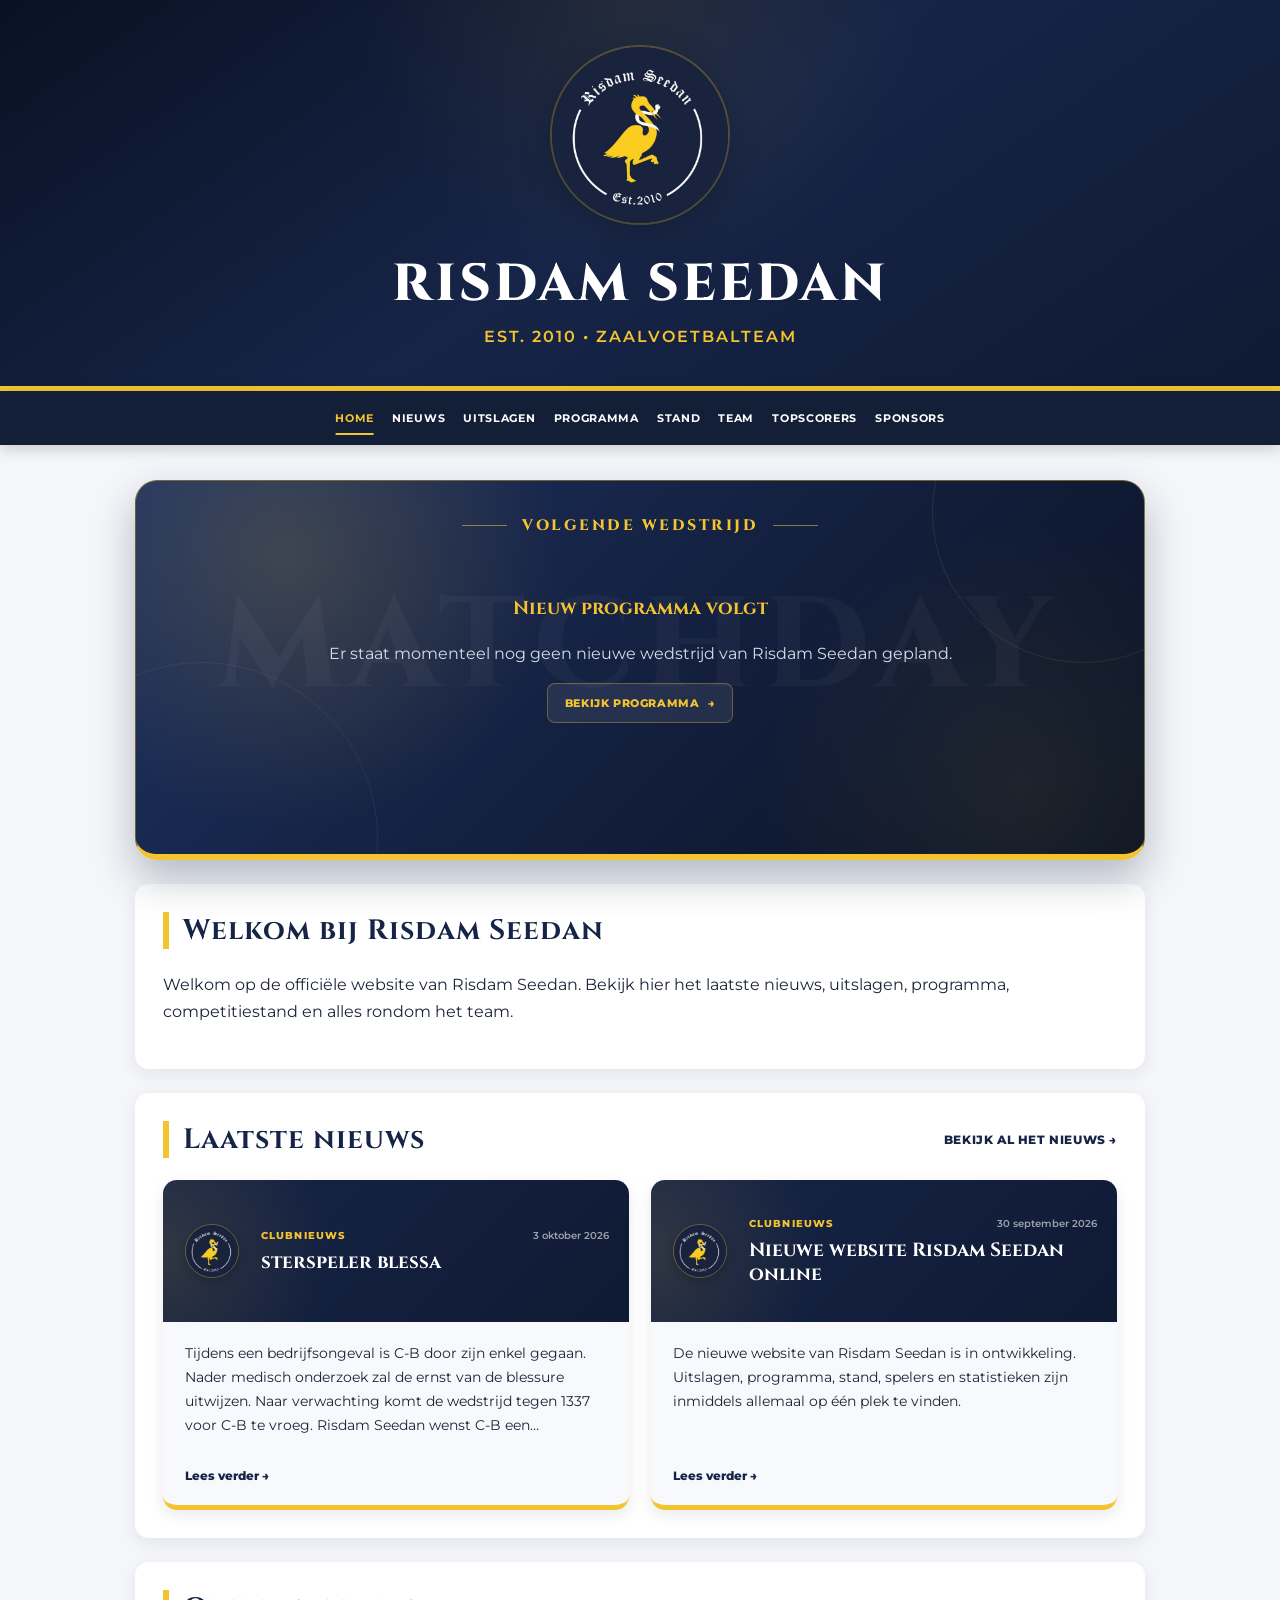
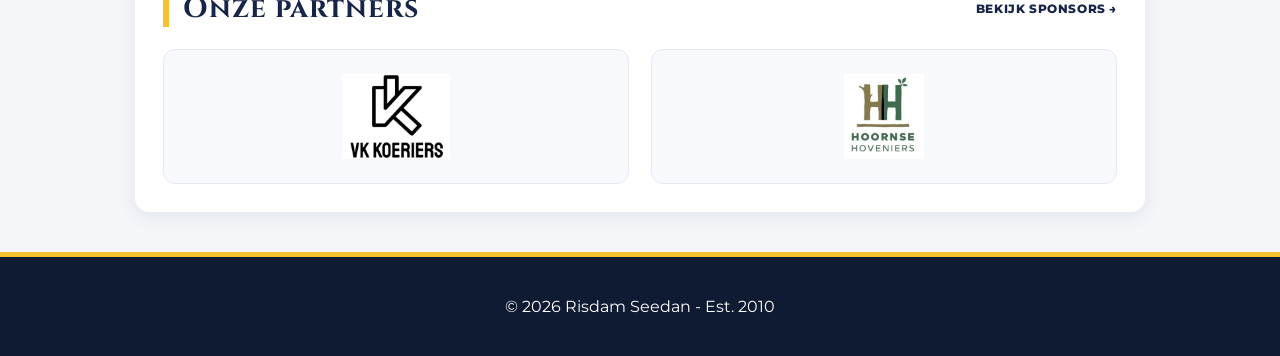
==== commit e9d81ce2: "Nieuwsbeheer en klikbare nieuwsartikelen toegevoegd" ====
--- a/index.html
+++ b/index.html
@@ -14,30 +14,67 @@
 
     <header class="hero">
 
-        <img src="logo.png" alt="Risdam Seedan logo" class="logo">
+        <img
+            src="logo.png"
+            alt="Risdam Seedan logo"
+            class="logo"
+        >
 
-        <h1>Risdam Seedan</h1>
+        <h1>
+            Risdam Seedan
+        </h1>
 
-        <p>Est. 2010 • Zaalvoetbalteam</p>
+        <p>
+            Est. 2010 • Zaalvoetbalteam
+        </p>
 
     </header>
 
 
     <nav>
 
-        <a class="actief" href="index.html">Home</a>
-        <a href="nieuws.html">Nieuws</a>
-        <a href="uitslagen.html">Uitslagen</a>
-        <a href="programma.html">Programma</a>
-        <a href="stand.html">Stand</a>
-        <a href="team.html">Team</a>
-        <a href="topscorers.html">Topscorers</a>
-        <a href="sponsors.html">Sponsors</a>
+        <a
+            class="actief"
+            href="index.html"
+        >
+            Home
+        </a>
+
+        <a href="nieuws.html">
+            Nieuws
+        </a>
+
+        <a href="uitslagen.html">
+            Uitslagen
+        </a>
+
+        <a href="programma.html">
+            Programma
+        </a>
+
+        <a href="stand.html">
+            Stand
+        </a>
+
+        <a href="team.html">
+            Team
+        </a>
+
+        <a href="topscorers.html">
+            Topscorers
+        </a>
+
+        <a href="sponsors.html">
+            Sponsors
+        </a>
 
     </nav>
 
 
     <main>
+
+
+        <!-- VOLGENDE WEDSTRIJD -->
 
         <section class="home-wedstrijd">
 
@@ -48,7 +85,11 @@
                 </div>
 
                 <div class="volgende-label">
-                    <span>Volgende wedstrijd</span>
+
+                    <span>
+                        Volgende wedstrijd
+                    </span>
+
                 </div>
 
                 <div id="volgende-wedstrijd"></div>
@@ -58,9 +99,13 @@
         </section>
 
 
+        <!-- INTRO -->
+
         <section>
 
-            <h2>Welkom bij Risdam Seedan</h2>
+            <h2>
+                Welkom bij Risdam Seedan
+            </h2>
 
             <p>
                 Welkom op de officiële website van Risdam Seedan.
@@ -71,50 +116,83 @@
         </section>
 
 
+        <!-- NIEUWS -->
+
         <section>
 
             <div class="sectie-kop">
 
-                <h2>Laatste nieuws</h2>
+                <h2>
+                    Laatste nieuws
+                </h2>
 
-                <a class="meer-link" href="nieuws.html">
+                <a
+                    class="meer-link"
+                    href="nieuws.html"
+                >
                     Bekijk al het nieuws →
                 </a>
 
             </div>
 
-            <div id="home-nieuws" class="nieuws-grid"></div>
+
+            <div
+                id="home-nieuws"
+                class="nieuws-grid"
+            ></div>
 
         </section>
 
+
+        <!-- PARTNERS -->
 
         <section class="partners-sectie">
 
             <div class="sectie-kop">
 
-                <h2>Onze partners</h2>
+                <h2>
+                    Onze partners
+                </h2>
 
-                <a class="meer-link" href="sponsors.html">
+                <a
+                    class="meer-link"
+                    href="sponsors.html"
+                >
                     Bekijk sponsors →
                 </a>
 
             </div>
 
-            <div id="home-sponsors" class="home-sponsors"></div>
+
+            <div
+                id="home-sponsors"
+                class="home-sponsors"
+            ></div>
 
         </section>
+
 
     </main>
 
 
     <footer>
 
-        <p>© 2026 Risdam Seedan - Est. 2010</p>
+        <p>
+            © 2026 Risdam Seedan - Est. 2010
+        </p>
 
     </footer>
 
 
+    <!-- NORMALE WEBSITELOGICA -->
+
     <script src="script.js"></script>
+
+
+    <!-- KLIKBARE NIEUWSBERICHTEN -->
+
+    <script src="nieuws-links.js"></script>
+
 
 </body>
 
--- a/style.css
+++ b/style.css
@@ -1318,6 +1318,190 @@
 }
 
 
+
+
+/* ==========================================
+   UITKLAPBARE RISDAM-UITSLAGEN
+========================================== */
+
+.wedstrijd-uitklapbaar {
+    padding: 18px;
+}
+
+
+.wedstrijd-samenvatting {
+    position: relative;
+
+    display: block;
+
+    padding-right: 34px;
+
+    cursor: pointer;
+
+    list-style: none;
+
+    outline: none;
+}
+
+
+.wedstrijd-samenvatting::-webkit-details-marker {
+    display: none;
+}
+
+
+.wedstrijd-samenvatting::marker {
+    display: none;
+
+    content: "";
+}
+
+
+.wedstrijd-samenvatting:focus-visible {
+    border-radius: 7px;
+
+    box-shadow:
+        0 0 0 3px rgba(244, 196, 48, 0.38);
+}
+
+
+.wedstrijd-uitklap-icoon {
+    position: absolute;
+
+    top: 50%;
+    right: 0;
+
+    color: var(--navy);
+
+    font-size: 19px;
+
+    font-weight: 800;
+
+    line-height: 1;
+
+    transform:
+        translateY(-50%);
+
+    transition:
+        transform 0.2s ease,
+        color 0.2s ease;
+}
+
+
+.wedstrijd-uitklapbaar[open]
+.wedstrijd-uitklap-icoon {
+    color: #ad8200;
+
+    transform:
+        translateY(-50%)
+        rotate(180deg);
+}
+
+
+.wedstrijd-details {
+    margin-top: 16px;
+
+    padding-top: 16px;
+
+    border-top:
+        1px solid #e4e6ec;
+}
+
+
+.wedstrijd-details-titel {
+    margin-bottom: 10px;
+
+    color: var(--navy);
+
+    font-family: "Cinzel", serif;
+
+    font-size: 15px;
+
+    font-weight: 700;
+}
+
+
+.wedstrijd-goals-lijst {
+    display: grid;
+
+    gap: 8px;
+
+    margin: 0;
+
+    padding: 0;
+
+    list-style: none;
+}
+
+
+.wedstrijd-goal {
+    display: grid;
+
+    grid-template-columns:
+        28px minmax(0, 1fr) auto;
+
+    gap: 9px;
+
+    align-items: center;
+
+    padding: 9px 11px;
+
+    background-color: white;
+
+    border-radius: 8px;
+
+    border:
+        1px solid #e7e9ef;
+}
+
+
+.wedstrijd-goal-nummer {
+    display: flex;
+
+    align-items: center;
+
+    justify-content: center;
+
+    width: 25px;
+    height: 25px;
+
+    border-radius: 50%;
+
+    background-color: var(--navy);
+
+    color: var(--yellow);
+
+    font-size: 11px;
+
+    font-weight: 800;
+}
+
+
+.wedstrijd-goal-speler {
+    color: var(--navy);
+
+    font-weight: 800;
+}
+
+
+.wedstrijd-goal-assist {
+    color: var(--muted);
+
+    font-size: 12px;
+
+    font-weight: 600;
+}
+
+
+.wedstrijd-details-leeg {
+    color: var(--muted);
+
+    font-size: 13px;
+
+    font-style: italic;
+
+    text-align: center;
+}
+
 /* ==========================================
    ALLE UITSLAGEN
 ========================================== */
@@ -2244,6 +2428,38 @@
 }
 
 
+
+
+@media (max-width: 700px) {
+
+    .wedstrijd-samenvatting {
+        padding-right: 24px;
+    }
+
+
+    .wedstrijd-uitklap-icoon {
+        right: -2px;
+
+        font-size: 17px;
+    }
+
+
+    .wedstrijd-goal {
+        grid-template-columns:
+            25px minmax(0, 1fr);
+
+        gap: 7px 9px;
+    }
+
+
+    .wedstrijd-goal-assist {
+        grid-column: 2;
+
+        font-size: 11px;
+    }
+
+}
+
 /* ==========================================
    MINDER ANIMATIES INDIEN INGESTELD
 ========================================== */
